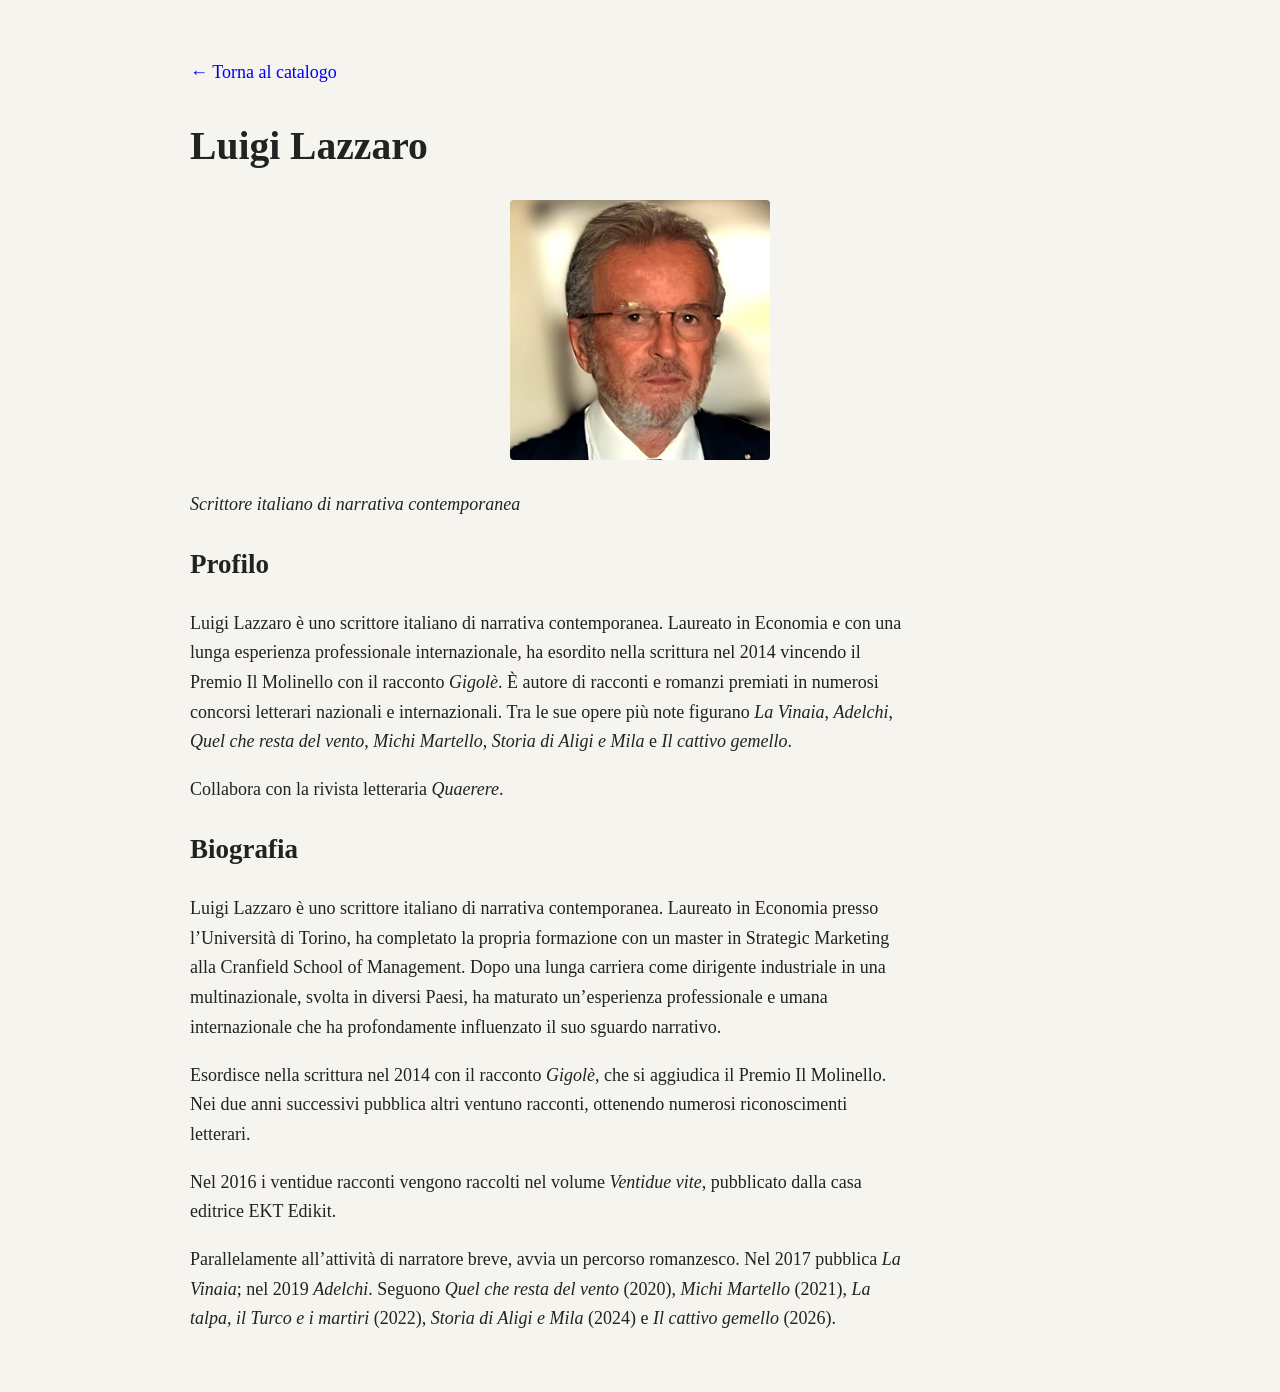
==== autore/index.html @ 8f7db5c3 "Update index.html" ====
<!doctype html>
<html lang="it">
<head>
  <meta charset="utf-8" />
  <meta name="viewport" content="width=device-width, initial-scale=1" />
  <title>Luigi Lazzaro — Autore</title>

  <!-- CSS principale del sito -->
  <link rel="stylesheet" href="/css/style.css" />
  
</head>

<body>

 <div class="container autore-page">

    <p><a href="/" style="text-decoration:none;">← Torna al catalogo</a></p>

    <!-- INTESTAZIONE -->
    <h1>Luigi Lazzaro</h1>
    <img
  src="/images/luigi-lazzaro-ritratto-ufficiale.jpg.jpg"
  alt="Luigi Lazzaro"
  class="author-photo"
/>
    <p><em>Scrittore italiano di narrativa contemporanea</em></p>
  

    <!-- BIO BREVE -->
    <h2>Profilo</h2>
    <p>
      Luigi Lazzaro è uno scrittore italiano di narrativa contemporanea.
      Laureato in Economia e con una lunga esperienza professionale internazionale,
      ha esordito nella scrittura nel 2014 vincendo il Premio Il Molinello con il racconto
      <em>Gigolè</em>. È autore di racconti e romanzi premiati in numerosi concorsi letterari
      nazionali e internazionali. Tra le sue opere più note figurano
      <em>La Vinaia</em>, <em>Adelchi</em>, <em>Quel che resta del vento</em>,
      <em>Michi Martello</em>, <em>Storia di Aligi e Mila</em> e
      <em>Il cattivo gemello</em>.
    </p>
    <p>Collabora con la rivista letteraria <em>Quaerere</em>.</p>

    <!-- BIO LUNGA -->
    <h2>Biografia</h2>

    <p>
      Luigi Lazzaro è uno scrittore italiano di narrativa contemporanea.
      Laureato in Economia presso l’Università di Torino, ha completato la propria
      formazione con un master in Strategic Marketing alla Cranfield School of Management.
      Dopo una lunga carriera come dirigente industriale in una multinazionale,
      svolta in diversi Paesi, ha maturato un’esperienza professionale e umana
      internazionale che ha profondamente influenzato il suo sguardo narrativo.
    </p>

    <p>
      Esordisce nella scrittura nel 2014 con il racconto <em>Gigolè</em>,
      che si aggiudica il Premio Il Molinello. Nei due anni successivi pubblica
      altri ventuno racconti, ottenendo numerosi riconoscimenti letterari.
    </p>

    <p>
      Nel 2016 i ventidue racconti vengono raccolti nel volume
      <em>Ventidue vite</em>, pubblicato dalla casa editrice EKT Edikit.
    </p>

    <p>
      Parallelamente all’attività di narratore breve, avvia un percorso romanzesco.
      Nel 2017 pubblica <em>La Vinaia</em>; nel 2019 <em>Adelchi</em>.
      Seguono <em>Quel che resta del vento</em> (2020),
      <em>Michi Martello</em> (2021),
      <em>La talpa, il Turco e i martiri</em> (2022),
      <em>Storia di Aligi e Mila</em> (2024) e
      <em>Il cattivo gemello</em> (2026).
    </p>

  </div>

</body>
</html>
---- css/style.css ----
body {
  margin: 0;
  font-family: Georgia, "Times New Roman", serif;
  background-color: #f6f4ef;
  color: #222;
}

.container {
  max-width: 900px;
  margin: 0 auto;
  padding: 40px 20px;
}

.cover {
  max-width: 360px;
  width: 100%;
  margin: 0 auto 30px;
  display: block;
  box-shadow: 0 10px 25px rgba(0,0,0,0.25);
}

h1 {
  font-size: 2.2em;
  margin-bottom: 0.4em;
}

.author {
  font-style: italic;
  margin-bottom: 1.5em;
}

.synopsis {
  line-height: 1.6;
  font-size: 1.05em;
}

.footer {
  margin-top: 50px;
  font-size: 0.85em;
  color: #666;
}
.cover-thumb{
  max-width: 180px;
  width: 100%;
  display: block;
  margin: 12px 0 24px;
  box-shadow: 0 8px 18px rgba(0,0,0,0.20);
}
.catalog-item{
  display: flex;
  align-items: flex-start;
  gap: 20px;
  margin: 30px 0;
}

.catalog-cover{
  max-width: 160px;
  width: 100%;
  box-shadow: 0 8px 18px rgba(0,0,0,0.25);
}

.catalog-text{
  font-size: 1.05em;
}
.buy-buttons{
  margin-top: 12px;
  display: flex;
  gap: 10px;
  flex-wrap: wrap;
}

.buy-btn{
  padding: 6px 12px;
  font-size: 0.9em;
  text-decoration: none;
  border-radius: 4px;
  border: 1px solid #333;
  color: #333;
}

.buy-btn:hover{
  background-color: #333;
  color: #fff;
}

.buy-btn.amazon{ }
.buy-btn.kobo{ }
.buy-btn.google{ }
.buy-buttons{
  margin-top: 10px;
  display: flex;
  gap: 10px;
  flex-wrap: wrap;
}

.buy-btn{
  display: inline-block;
  padding: 8px 12px;
  font-size: 0.9em;
  text-decoration: none;
  border-radius: 6px;
  border: 1px solid #222;
  color: #222;
  background: transparent;
}
/* ====== SOLO PAGINE LIBRO ====== */
body.book .buy-buttons{
  display: flex;
  justify-content: center;
  gap: 18px;
  flex-wrap: wrap;
  margin: 22px 0 14px;
}

body.book .buy-btn{
  display: inline-block;
  padding: 14px 26px;
  border-radius: 999px;
  border: 1px solid #222;
  text-decoration: none;
  font-size: 1em;
}

body.book .buy-btn:first-child{
  background: #111;
  color: #fff;
}

body.book .buy-btn:not(:first-child){
  background: transparent;
  color: #111;
}

body.book .container p{
  font-size: 1.02em;
  line-height: 1.65;
}
/* ====== FORCE: BOTTONI ACQUISTO TUTTI NERI (OVERRIDE) ====== */
body.book .buy-buttons a.buy-btn{
  background: #111 !important;
  color: #fff !important;
  border: 1px solid #111 !important;
  padding: 14px 28px !important;
  border-radius: 999px !important;
  text-decoration: none !important;
}

body.book .buy-buttons a.buy-btn:hover{
  background: #000 !important;
  border-color: #000 !important;
}

.buy-btn:hover{
  background: #222;
  color: #fff;
}
/* ====== FORCE ASSOLUTO: TUTTI I BOTTONI ACQUISTO ====== */
body.book .buy-buttons a{
  background: #111 !important;
  color: #fff !important;
  border: 1px solid #111 !important;
  padding: 14px 28px !important;
  border-radius: 999px !important;
  text-decoration: none !important;
  font-size: 1em !important;
}
/* ====== OVERRIDE TOTALE BOTTONI ACQUISTO (TUTTI, ANCHE IL SECONDO) ====== */
body.book .buy-buttons a.buy-btn,
body.book .buy-buttons a.buy-btn:not(:first-child),
body.book .buy-buttons a.buy-btn + a.buy-btn{
  background: #111 !important;
  color: #fff !important;
  border: 1px solid #111 !important;
}

body.book .buy-buttons a.buy-btn:hover{
  background: #000 !important;
  border-color: #000 !important;
}

body.book .buy-buttons a:hover{
  background: #000 !important;
  border-color: #000 !important;
}
/* Catalogo: layout stabile (no colonne fantasma) */
.catalog-item{
  display:flex;
  align-items:flex-start;
  gap: 28px;
  margin: 28px 0;
}

.catalog-cover{
  width: 190px;
  height: auto;
  display:block;
}

.catalog-text{
  flex:1;
  min-width: 0;
  column-count: 1 !important;
  column-gap: normal !important;
}

.catalog-text h4{
  margin: 12px 0 8px;
}

.buy-buttons{
  display:flex;
  gap: 12px;
  flex-wrap: wrap;
}

.catalog-item a{
  break-inside: avoid;
}

/* Pagina autore */
.author-photo {
  display: block;
  max-width: 260px;
  width: 100%;
  height: auto;
  margin: 20px auto 30px auto;
  border-radius: 4px;
}

/* Pagina autore */
.autore-page {
  font-size: 18px;
  line-height: 1.65;
}

.autore-page p {
  max-width: 720px;
}
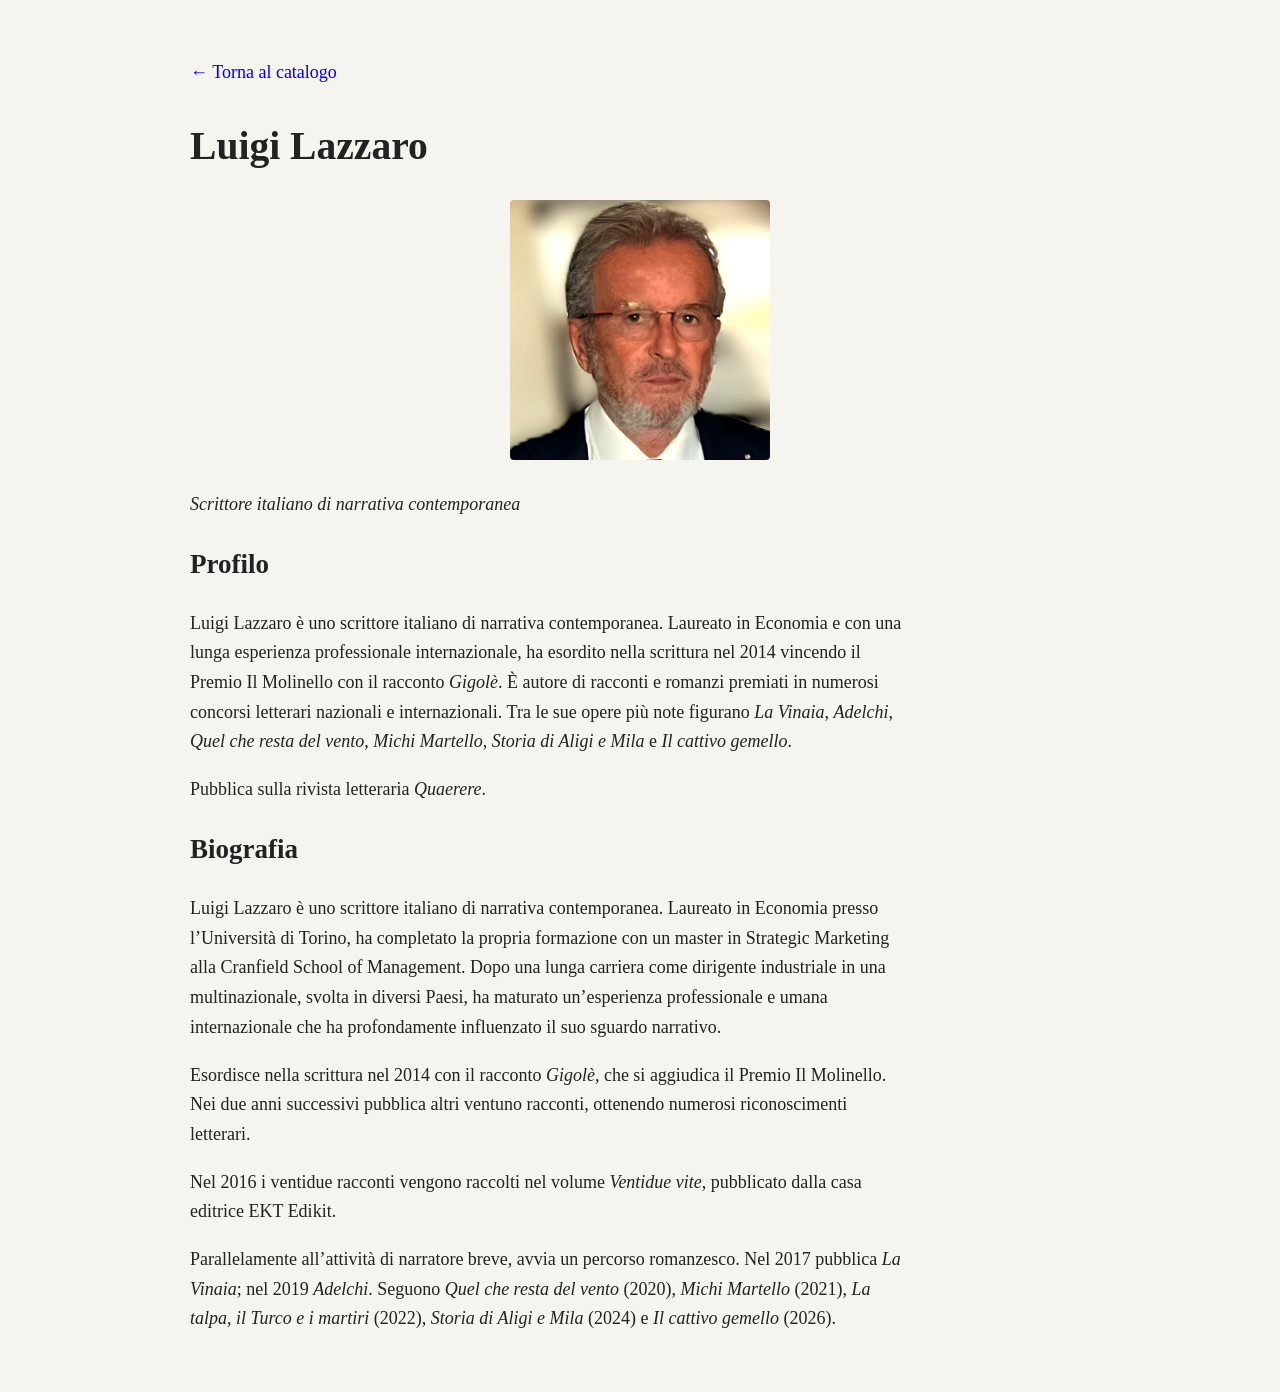
==== commit 598e0ec8: "Update index.html" ====
--- a/autore/index.html
+++ b/autore/index.html
@@ -38,7 +38,7 @@
       <em>Michi Martello</em>, <em>Storia di Aligi e Mila</em> e
       <em>Il cattivo gemello</em>.
     </p>
-    <p>Collabora con la rivista letteraria <em>Quaerere</em>.</p>
+    <p>Pubblica sulla rivista letteraria <em>Quaerere</em>.</p>
 
     <!-- BIO LUNGA -->
     <h2>Biografia</h2>
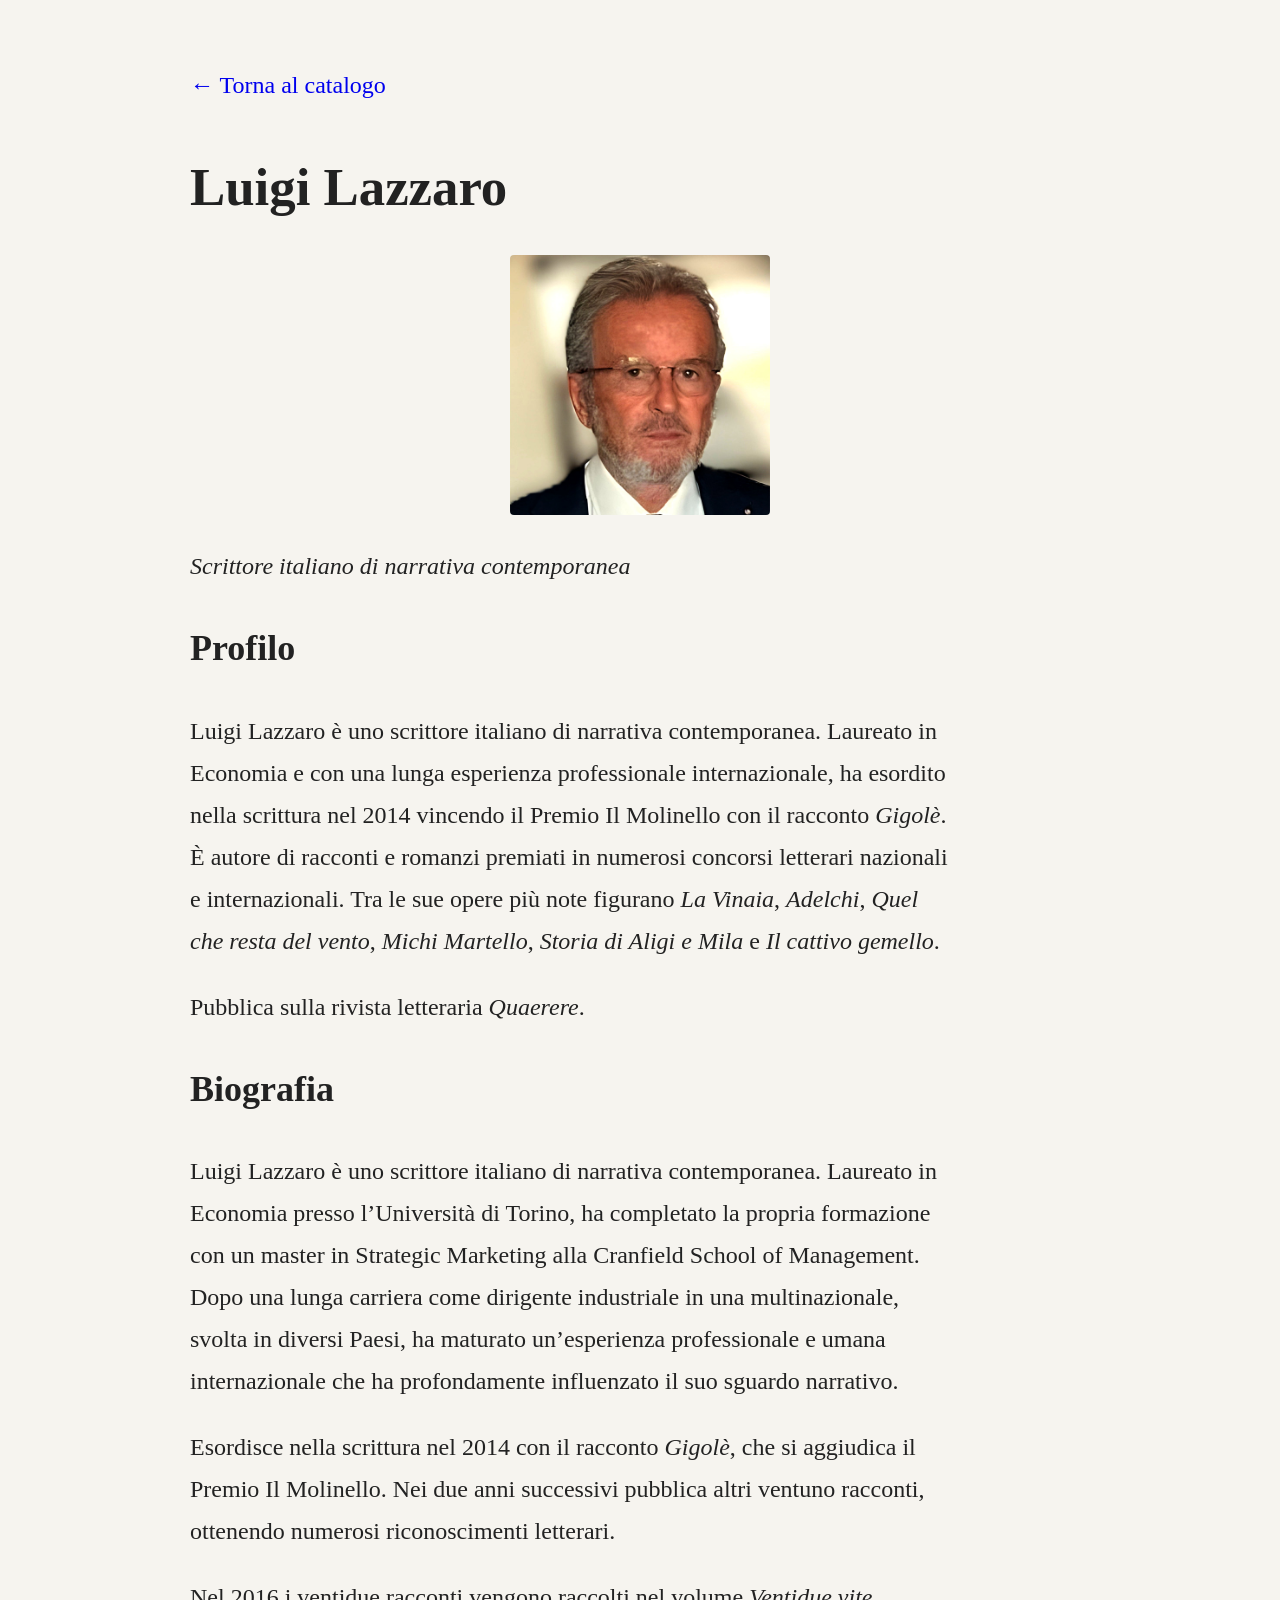
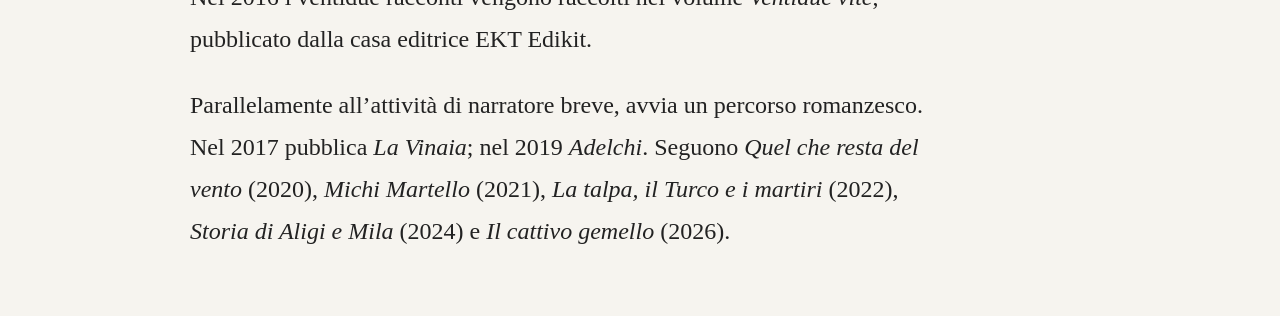
==== commit 34b7925b: "Update index.html" ====
--- a/autore/index.html
+++ b/autore/index.html
@@ -6,7 +6,8 @@
   <title>Luigi Lazzaro — Autore</title>
 
   <!-- CSS principale del sito -->
-  <link rel="stylesheet" href="/css/style.css" />
+ <link rel="stylesheet" href="/css/style.css?v=7" />
+ <link rel="stylesheet" href="/css/autore.css?v=1" /> 
   
 </head>
 
--- a/css/style.css
+++ b/css/style.css
@@ -236,3 +236,16 @@
 .autore-page p {
   max-width: 720px;
 }
+
+/* ====== OVERRIDE SOLO PAGINA AUTORE (font più grande) ====== */
+.container.autore-page{
+  font-size: 24px;
+  line-height: 1.75;
+}
+
+.container.autore-page p,
+.container.autore-page li{
+  font-size: 1em;
+  line-height: inherit;
+  max-width: 760px;
+}
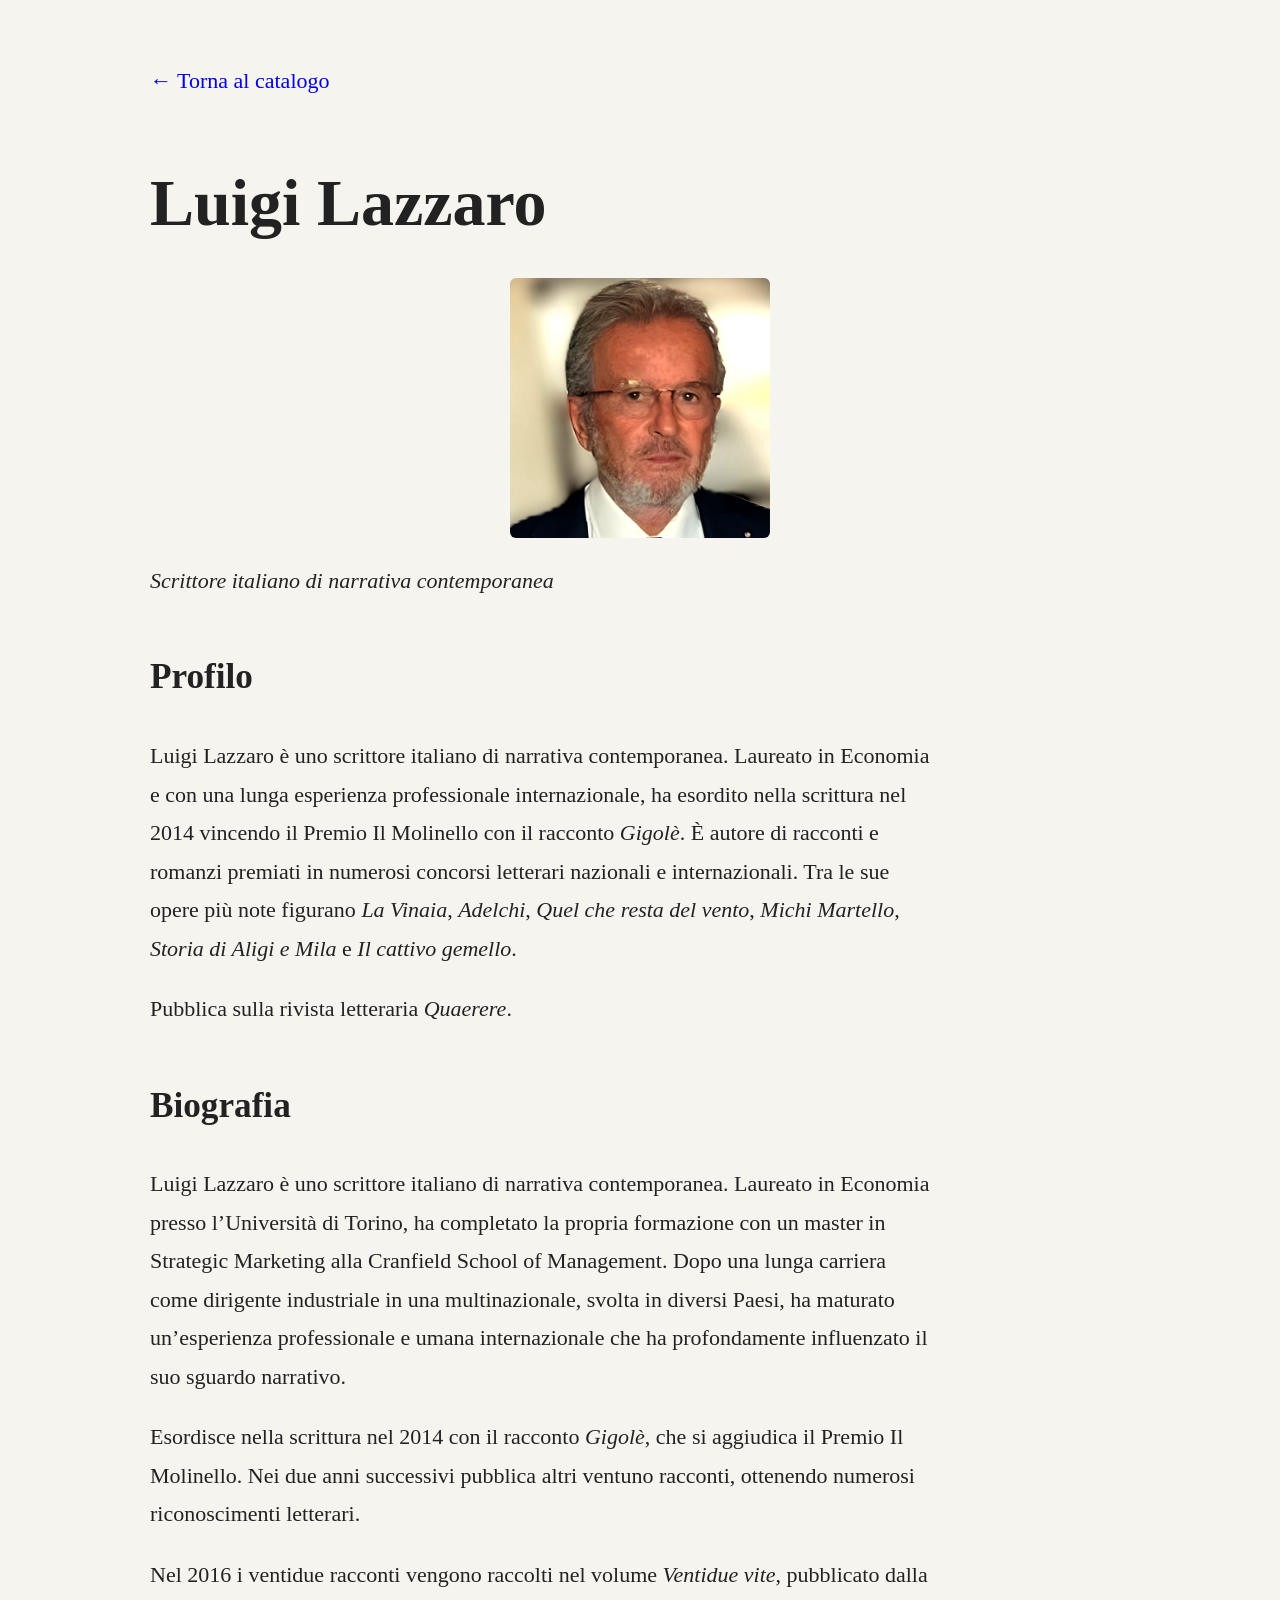
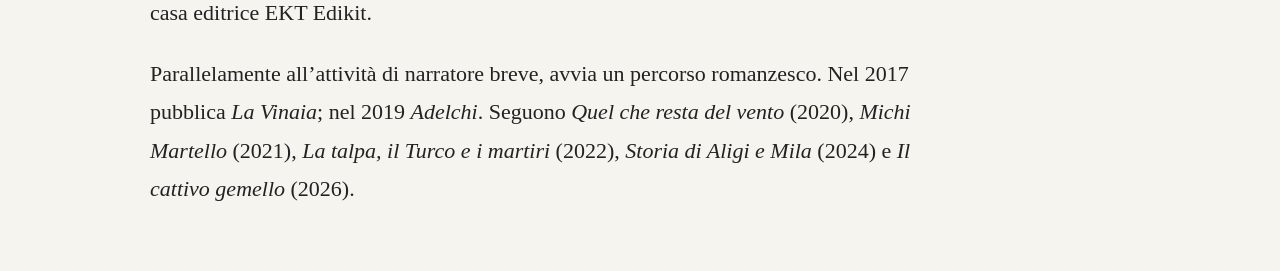
==== commit 70f34dba: "Update index.html" ====
--- a/autore/index.html
+++ b/autore/index.html
@@ -2,7 +2,7 @@
 <html lang="it">
 <head>
   <meta charset="utf-8" />
-  <meta name="viewport" content="width=device-width, initial-scale=1" />
+  <meta name="viewport" content="width=device-width, initial-scale=2" />
   <title>Luigi Lazzaro — Autore</title>
 
   <!-- CSS principale del sito -->
--- a/css/autore.css
+++ b/css/autore.css
@@ -0,0 +1,28 @@
+/* ===== Pagina autore (solo qui) ===== */
+.container.autore-page{
+  font-size: 22px;
+  line-height: 1.75;
+  max-width: 980px;
+}
+
+.container.autore-page p{
+  max-width: 780px;
+}
+
+.container.autore-page h1{
+  font-size: 3em;
+  margin-bottom: 0.25em;
+}
+
+.container.autore-page h2{
+  font-size: 1.6em;
+  margin-top: 1.3em;
+}
+
+.container.autore-page .author-photo{
+  display: block;
+  width: min(380px, 100%);
+  height: auto;
+  margin: 18px auto 24px;
+  border-radius: 6px;
+}
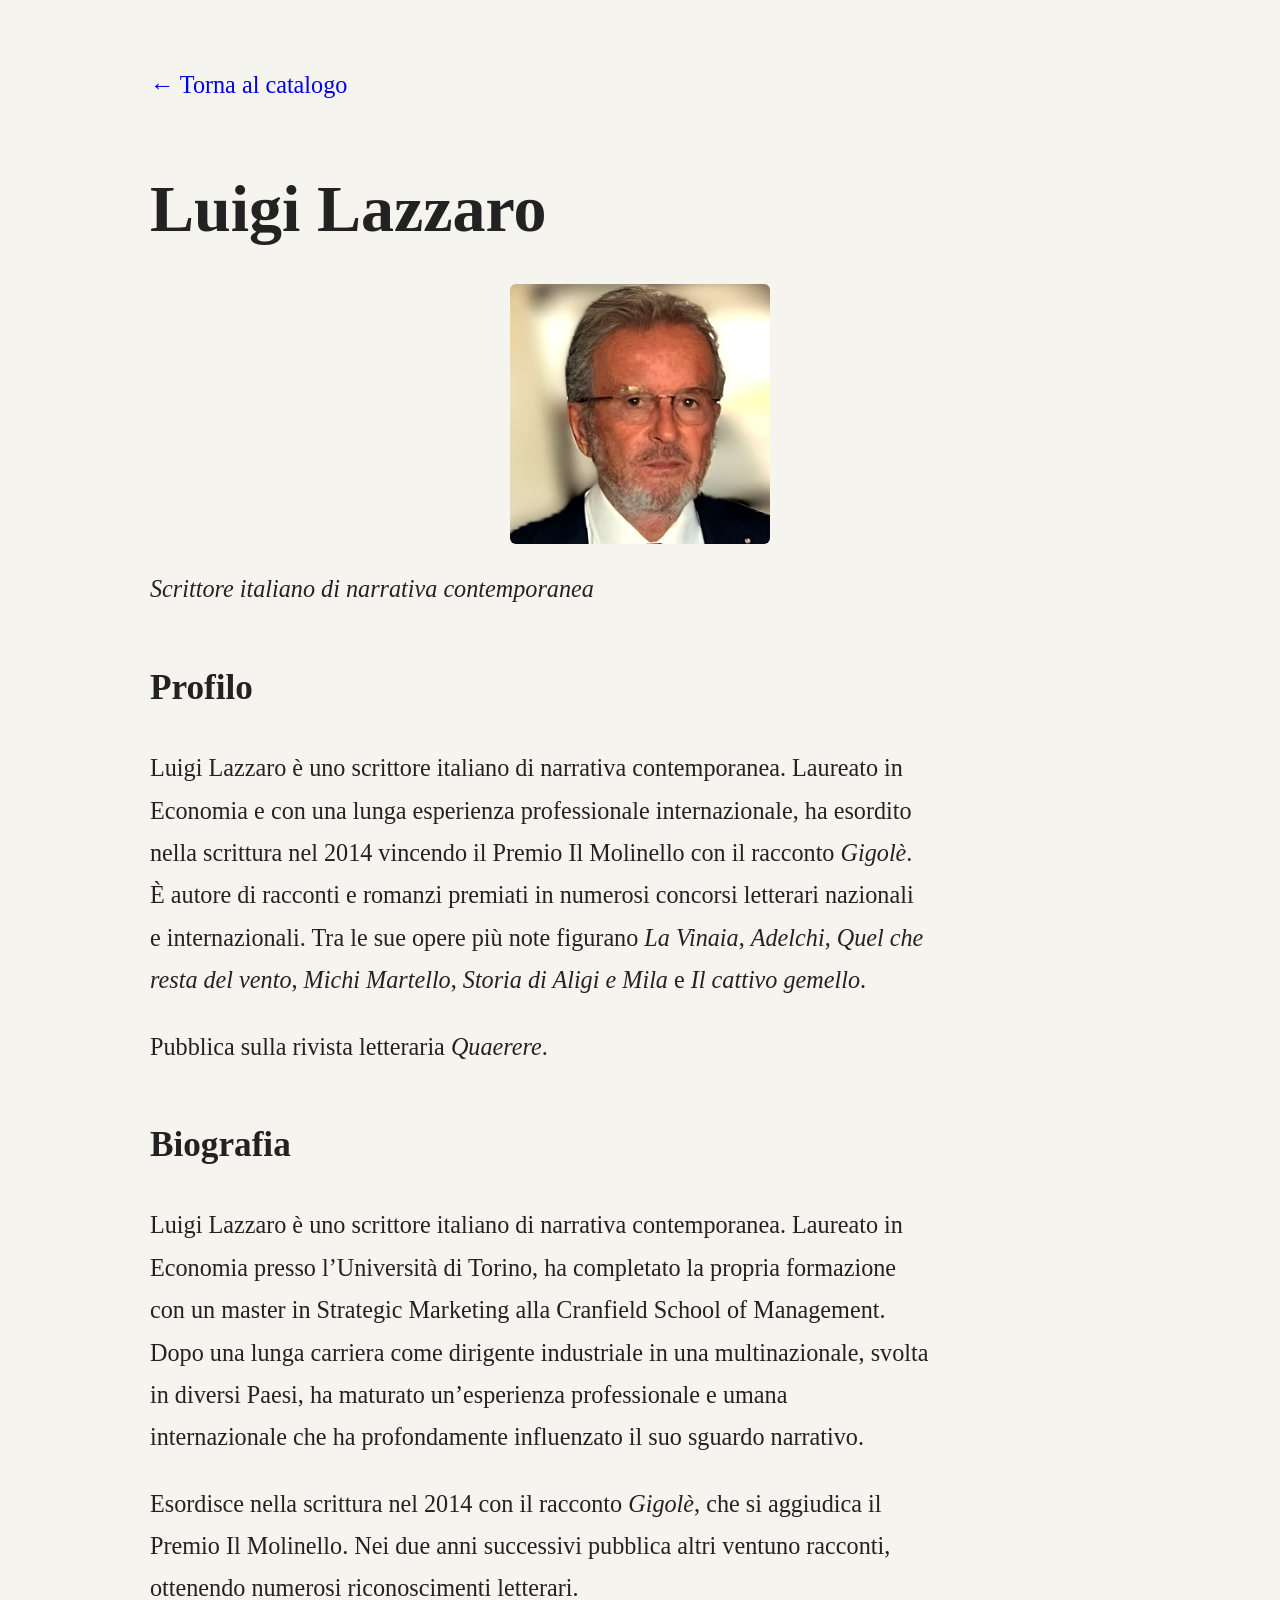
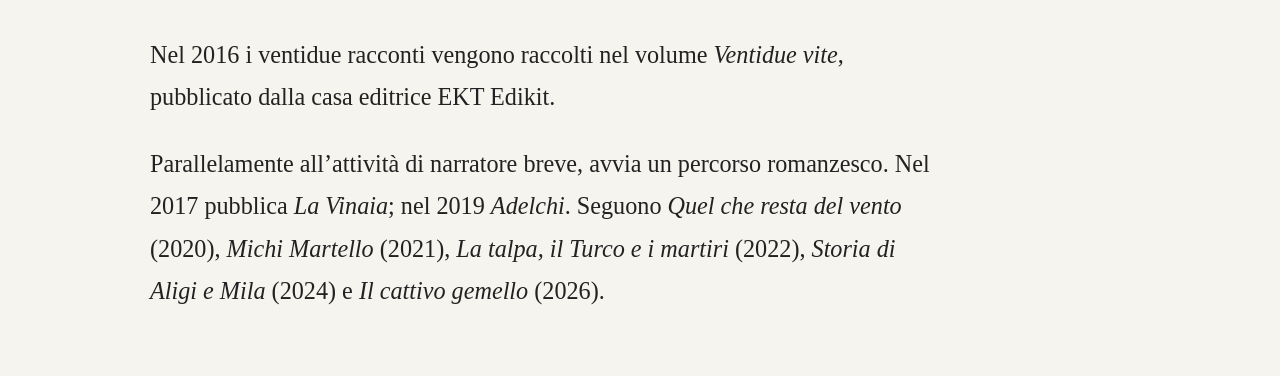
==== commit 488ba401: "Update index.html" ====
--- a/autore/index.html
+++ b/autore/index.html
@@ -7,7 +7,7 @@
 
   <!-- CSS principale del sito -->
  <link rel="stylesheet" href="/css/style.css?v=7" />
- <link rel="stylesheet" href="/css/autore.css?v=1" /> 
+ <link rel="stylesheet" href="/css/autore.css?v=2" /> 
   
 </head>
 
--- a/css/autore.css
+++ b/css/autore.css
@@ -1,14 +1,15 @@
 /* ===== Pagina autore (solo qui) ===== */
 .container.autore-page{
-  font-size: 22px;
-  line-height: 1.75;
+  font-size: 22px !important;
+  line-height: 1.75 !important;
   max-width: 980px;
 }
 
 .container.autore-page p{
+  font-size: 1.1em !important;
+  line-height: 1.75 !important;
   max-width: 780px;
-}
-
+} 
 .container.autore-page h1{
   font-size: 3em;
   margin-bottom: 0.25em;
